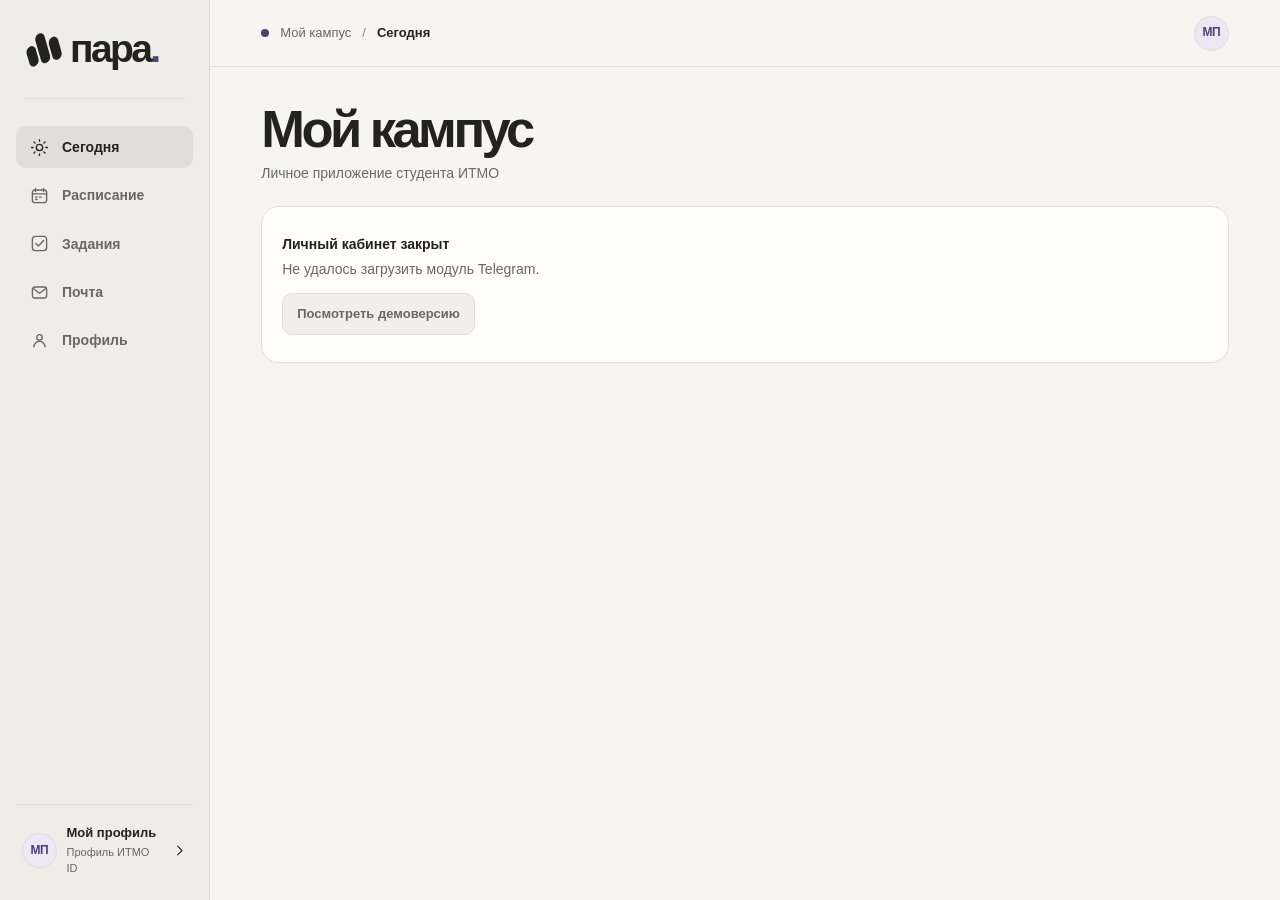
==== web/index.html @ d09d1233 "Add three visual themes and five Mini App screens" ====
<!doctype html>
<html lang="ru">
<head>
<meta charset="utf-8">
<meta name="viewport" content="width=device-width, initial-scale=1, viewport-fit=cover">
<meta name="color-scheme" content="light dark">
<meta name="theme-color" content="#f6f5f1">
<title>Пара — мой кампус</title>
<link rel="stylesheet" href="app.css">
<script src="app.js" defer></script>
</head>
<body>
<a class="skip" href="#content">К содержимому</a>
<div class="shell">
  <aside class="sidebar">
    <a href="#today" class="brand" data-tab="today" aria-label="Пара, на главную"><span class="brand-logo" aria-hidden="true"><i></i><i></i><i></i></span><span>пара<span class="brand-dot">.</span></span></a>
    <div class="rail-rule"></div>
    <nav id="desktop-nav" aria-label="Основная навигация"></nav>
    <div class="rail-bottom"><button type="button" class="profile-mini" data-tab="profile" id="rail-user"></button></div>
  </aside>
  <div class="stage">
    <header class="top"><div class="top-inner"><a href="#today" class="brand mobile-brand" data-tab="today" aria-label="Пара, на главную"><span class="brand-logo" aria-hidden="true"><i></i><i></i><i></i></span><span>пара<span class="brand-dot">.</span></span></a><div class="crumb"><span class="crumb-dot"></span>Мой кампус <b>/</b> <strong id="crumb">Сегодня</strong></div><div class="top-right"><span id="mode"></span><button class="avatar" id="avatar" data-tab="profile" aria-label="Открыть профиль" type="button">П</button></div></div></header>
    <main id="content" tabindex="-1"><div class="skeleton"><span class="dot-loader"></span> Открываем кампус…</div></main>
  </div>
</div>
<nav id="mobile-nav" class="bottom-nav" aria-label="Навигация Mini App"></nav>
<dialog id="dialog"><div class="dialog-content"></div></dialog>
<div id="toast" role="status" aria-live="polite"></div>
</body>
</html>
---- web/app.css ----
*{box-sizing:border-box}html{--bg:#f6f5f1;--surface:#fffefa;--soft:#f1efe9;--text:#22231f;--dim:#686963;--faint:#85857d;--line:#dfded6;--accent:#4e4077;--accent-soft:#ece6f5;--rail:#eeede7;--nav-on:#e0dfd7;--olive:#485532;--olive-bg:#e4eacf;--warn:#8a5129;--warn-bg:#f9e8d5;--danger:#aa4238;--hero:#242522;--hero-fg:#fcfcf4;--hero-muted:#cccbbd;--sun:#d1ec82;--orbit:#b9a7d7;--filter:0 10px 35px #2627200d;--ui:"Inter","Arial",sans-serif;--display:"Bricolage Grotesque","Arial",sans-serif;color-scheme:light}
html[data-theme="night"]{--bg:#151716;--surface:#202320;--soft:#2c302b;--text:#f2f1e8;--dim:#b6b8ac;--faint:#a1a396;--line:#383d37;--accent:#d3bcea;--accent-soft:#46394e;--rail:#1c1e1b;--nav-on:#33392e;--olive:#d7e7bc;--olive-bg:#38452c;--warn:#e9bf8c;--warn-bg:#473d29;--danger:#ffa299;--hero:#292d29;--hero-muted:#d8dbca;--sun:#d4eda1;--orbit:#c0a0ec;color-scheme:dark}
html[data-theme="mint"]{--bg:#edf3ee;--surface:#f9fcf8;--soft:#e4ede4;--text:#193a31;--dim:#536b5c;--faint:#6e8072;--line:#ccdbce;--accent:#365f52;--accent-soft:#d7e9de;--rail:#e0eae0;--nav-on:#cdddce;--olive:#365943;--olive-bg:#d6e8c6;--hero:#1f3831;--hero-muted:#d2e1d1;--sun:#e2ea8a;--orbit:#b5dacc}
body{margin:0;background:var(--bg);color:var(--text);font-family:var(--ui);font-size:15px;line-height:1.45;-webkit-font-smoothing:antialiased}button,a,input,select,textarea{-webkit-tap-highlight-color:transparent}button,input,select,textarea{font:inherit}button{cursor:pointer}button{color:inherit;background:none;border:0}a{color:inherit;text-decoration:none}button:focus-visible,a:focus-visible,input:focus-visible,select:focus-visible,textarea:focus-visible{outline:3px solid var(--accent);outline-offset:3px}button:disabled{opacity:.5;cursor:wait}button:hover:not(:disabled),a:hover{filter:brightness(.96)}.skip{position:fixed;left:-1000px;z-index:99;background:var(--surface);padding:9px}.skip:focus{left:8px;top:8px}.ico{width:19px;height:19px;stroke:currentColor;fill:none;stroke-width:1.7;stroke-linecap:round;stroke-linejoin:round;flex-shrink:0;vertical-align:middle}.shell{display:grid;grid-template-columns:210px minmax(0,1fr);min-height:100vh}.sidebar{display:flex;flex-direction:column;background:var(--rail);border-right:1px solid var(--line);padding:26px 16px 17px;position:sticky;top:0;height:100vh;height:100dvh}.brand{display:inline-flex;align-items:center;gap:9px;font-family:var(--display);font-weight:800;letter-spacing:-2.6px;font-size:39px;line-height:.96;width:fit-content}.sidebar .brand{margin:4px 0 30px 10px}.brand-logo{position:relative;width:35px;height:38px;display:inline-block;transform:rotate(-16deg)}.brand-logo i{position:absolute;width:10px;border-radius:7px;background:var(--text);bottom:5px;transform:skewY(-12deg)}.brand-logo i:first-child{left:0;height:20px}.brand-logo i:nth-child(2){left:12px;height:30px}.brand-logo i:last-child{left:24px;height:23px}.brand-dot{color:var(--accent)}.rail-rule{border-top:1px solid var(--line);margin:0 8px 27px}.sidebar nav{display:grid;gap:6px}.nav-btn{display:flex;align-items:center;gap:13px;padding:11px 14px;border-radius:10px;text-align:left;color:var(--dim);font-size:14px;font-weight:550}.nav-btn.active{color:var(--text);background:var(--nav-on);font-weight:700}.nav-btn:hover{background:var(--soft)}.rail-bottom{margin-top:auto;border-top:1px solid var(--line);padding-top:13px}.profile-mini{width:100%;display:flex;align-items:center;gap:10px;text-align:left;padding:6px;border-radius:12px}.profile-mini b,.profile-mini small{display:block}.profile-mini b{font-size:13px}.profile-mini small{font-size:11px;color:var(--dim);margin-top:2px}.profile-mini .ico{margin-left:auto;width:15px}.stage{min-width:0}.top{border-bottom:1px solid var(--line);height:67px}.top-inner{height:100%;margin:auto;max-width:1380px;padding:0 clamp(22px,4vw,72px);display:flex;align-items:center;justify-content:space-between;gap:14px}.crumb,.top-right{display:flex;align-items:center;gap:11px}.crumb{font-size:13px;color:var(--dim)}.crumb b{font-weight:400;color:var(--faint)}.crumb strong{font-weight:600;color:var(--text)}.crumb-dot{width:8px;height:8px;border-radius:50%;background:var(--accent)}.avatar,.avatar-box{display:inline-grid;place-items:center;width:35px;height:35px;border:1px solid var(--line);background:var(--accent-soft);color:var(--accent);border-radius:50%;font-size:12px;font-weight:750;letter-spacing:-.5px}.mode-label{display:inline-flex;align-items:center;gap:6px;color:var(--dim);font-size:12px}.mode-label i{width:6px;height:6px;border-radius:50%;background:var(--accent)}.mobile-brand,.bottom-nav{display:none}main{max-width:1380px;margin:0 auto;padding:34px clamp(22px,4vw,72px) 60px;outline:0}h1,h2,h3,p{margin:0}h1,h2,h3{font-family:var(--display);font-weight:650}h1{font-size:clamp(34px,4.1vw,63px);letter-spacing:-.067em;line-height:1.05}h2{font-size:24px;letter-spacing:-.057em;line-height:1.17}h3{font-size:18px;letter-spacing:-.035em;line-height:1.24}.mast,.section-head,.page-actions,.tool-bar,.spread,.item-meta,.btn-row,.title-row,.status-line,.setting{display:flex;align-items:center}.mast{justify-content:space-between;gap:16px;margin:0 0 23px;align-items:end}.mast p{color:var(--dim);font-size:14px;margin-top:7px}.mast .page-actions{padding-bottom:3px}.page-actions,.btn-row{gap:8px;flex-wrap:wrap}.btn,.icon-btn{display:inline-flex;align-items:center;justify-content:center;gap:8px;border:1px solid var(--line);border-radius:10px;background:var(--surface);font-weight:600;font-size:13px;padding:10px 14px;min-height:38px}.icon-btn{padding:8px;min-width:38px}.btn .ico,.icon-btn .ico{width:16px;height:16px}.btn.primary{color:var(--bg);background:var(--text);border-color:var(--text)}.btn.minor{background:var(--soft)}.btn.danger{color:var(--danger)}.link{display:inline-flex;align-items:center;gap:6px;color:var(--dim);font-size:12px;font-weight:600;padding:7px 0;white-space:nowrap}.link .ico{width:15px;height:15px}.alert{margin-bottom:16px;padding:11px 14px;background:var(--warn-bg);color:var(--warn);border-radius:12px;font-size:13px;white-space:pre-wrap}.hero{position:relative;min-height:235px;overflow:hidden;border-radius:21px;background:var(--hero);color:var(--hero-fg);isolation:isolate;display:flex;align-items:center}.hero:before{content:"";position:absolute;inset:0;background-image:radial-gradient(#ffffff30 .7px,transparent .9px);background-size:10px 10px;mask-image:linear-gradient(90deg,transparent 25%,#000 95%);z-index:-1}.hero-copy{max-width:73%;z-index:1;padding:26px 30px 29px}.hero-kicker{display:flex;align-items:center;gap:8px;font-size:12px;font-weight:600;color:var(--hero-muted)}.live-dot{width:9px;height:9px;border-radius:50%;background:var(--sun);box-shadow:0 0 0 4px #d5f48e1a;flex-shrink:0}.hero-time{margin:22px 0 6px;color:var(--sun);font-size:13px;letter-spacing:.035em;font-variant-numeric:tabular-nums;font-weight:650}.hero h2{font-size:clamp(29px,3.1vw,48px);letter-spacing:-.06em;max-width:550px;line-height:1.02}.hero-meta{margin-top:15px;display:flex;gap:14px;flex-wrap:wrap;color:var(--hero-muted);font-size:12px;font-weight:500}.hero-meta span{display:inline-flex;align-items:center;gap:6px}.hero-meta .ico{width:14px;height:14px}.orbital{position:absolute;z-index:0;right:1%;top:50%;transform:translateY(-50%) rotate(-19deg);width:min(34%,300px);aspect-ratio:1.34;pointer-events:none}.planet{position:absolute;z-index:1;inset:18% 29% 11% 23%;border-radius:50%;background:radial-gradient(circle at 29% 17%,#fbffd8 0%,var(--sun) 30%,#a5bc6e 55%,#566b44 76%,#303e2e 99%);box-shadow:inset -8px -9px 20px #19222240,0 15px 35px #11161133}.planet:after{content:"";position:absolute;inset:0;border-radius:50%;background-image:repeating-linear-gradient(34deg,#111b161f 0px,#111b161f 1px,transparent 1.4px,transparent 4px);mask-image:linear-gradient(115deg,transparent 25%,#000 88%)}.ring{position:absolute;inset:37% 2% 29% 0;border-radius:50%;border:3px solid var(--orbit);transform:rotate(-7deg);z-index:0}.ring.front{z-index:2;clip-path:polygon(0 51%,100% 51%,100% 120%,0 120%);border-width:7px;box-shadow:inset 0 -2px 0 #ffffff33}.orbit-line{position:absolute;inset:5% -12% -3% -13%;border:1px solid #b9bb9855;border-radius:50%;transform:rotate(-17deg) scaleY(.59)}.orbit-line.two{transform:rotate(23deg) scaleY(.79);inset:-18% 18% -9% 10%}.spark{position:absolute;left:19%;top:7%;width:12px;height:12px;background:#e6dfeb;clip-path:polygon(50% 0,59% 40%,100% 50%,59% 59%,50% 100%,40% 59%,0 50%,40% 40%)}.spark.two{width:7px;height:7px;left:87%;top:68%;background:var(--sun)}.dash-grid{display:grid;grid-template-columns:minmax(0,1.3fr) minmax(260px,.9fr);gap:20px;margin-top:22px;align-items:start}.panel{min-width:0;background:var(--surface);border:1px solid var(--line);border-radius:18px;overflow:hidden}.panel-pad{padding:21px}.section-head{justify-content:space-between;gap:10px;padding:19px 21px;border-bottom:1px solid var(--line)}.section-head h2{font-size:22px}.section-head .meta{margin-top:3px}.meta,.muted{color:var(--dim);font-size:13px}.meta small{font-size:11px}.timeline{padding:0 20px}.lesson{display:grid;grid-template-columns:50px 5px minmax(0,1fr);align-items:stretch;gap:12px;padding:15px 0;border-bottom:1px solid var(--line)}.lesson:last-child{border-bottom:0}.lesson-time{font-size:13px;line-height:1.33;font-weight:700;white-space:nowrap;font-variant-numeric:tabular-nums}.lesson-time small{display:block;font-weight:400;font-size:11px;color:var(--dim);margin-top:4px}.marker{width:3px;min-height:34px;background:#c7b4dc;border-radius:4px}.lesson:nth-child(3n+2) .marker{background:#b8cb83}.lesson:nth-child(3n+3) .marker{background:#e6b78a}.lesson h3{font-size:15px;letter-spacing:-.025em}.lesson p{color:var(--dim);font-size:12px;margin-top:4px;overflow-wrap:anywhere}.task-mini,.mail-item,.task-row{display:flex;align-items:center;gap:12px;text-align:left;width:100%;border-bottom:1px solid var(--line)}.task-mini{padding:15px 20px}.task-mini:last-child,.task-group:last-child .task-row,.mail-item:last-child{border-bottom:0}.task-title{font-size:14px;line-height:1.35;letter-spacing:-.015em;overflow-wrap:anywhere}.check{display:inline-flex;align-items:center;justify-content:center;padding:0;width:21px;height:21px;flex:0 0 21px;border:1.5px solid var(--faint);border-radius:7px;color:var(--bg)}.check.done{background:var(--text);border-color:var(--text)}.check .ico{width:14px;height:14px;stroke-width:2.3}.mini-content,.row-main{min-width:0;flex:1;display:block;padding:0;text-align:left}.mini-content>.task-title,.mini-content>small{display:block}.mini-content>small{color:var(--dim);margin-top:5px;font-size:11px}.done-text{text-decoration:line-through;color:var(--faint)}.tag{display:inline-flex;border-radius:6px;align-items:center;gap:4px;background:var(--soft);color:var(--dim);padding:2px 7px;font-size:11px;font-weight:600}.tag.lilac{color:var(--accent);background:var(--accent-soft)}.tag.green{color:var(--olive);background:var(--olive-bg)}.tag.warm{color:var(--warn);background:var(--warn-bg)}.empty{padding:27px 20px;color:var(--dim);font-size:14px;line-height:1.55}.empty strong{color:var(--text);display:block;font-weight:600;margin-bottom:3px}.empty .btn{margin-top:12px}.empty.compact{padding:18px 20px}.week-strip{display:grid;grid-template-columns:repeat(7,minmax(0,1fr));gap:7px;margin:0 0 18px}.week-day{min-width:0;padding:12px 5px 9px;background:var(--surface);border:1px solid var(--line);border-radius:12px;display:grid;justify-items:center;gap:2px;font-size:12px;color:var(--dim)}.week-day strong{font-family:var(--display);font-size:22px;font-weight:600;letter-spacing:-.04em;color:var(--text)}.week-day.active{border-color:var(--text);background:var(--text);color:var(--bg)}.week-day.active strong{color:var(--bg)}.week-day .tick{display:block;width:18px;height:3px;border-radius:4px;margin-top:2px;background:var(--accent-soft)}.week-day.active .tick{background:var(--sun)}.week-grid{display:grid;grid-template-columns:1.4fr 1fr;gap:18px}.stats-list{padding:8px 19px}.stats-row{display:flex;gap:10px;align-items:center;padding:9px 0}.stats-row b{width:23px;font-size:12px}.stats-row small{white-space:nowrap;font-size:11px;color:var(--dim);min-width:56px;text-align:right}.bar{flex:1;height:7px;border-radius:8px;background:var(--soft);overflow:hidden}.bar i{display:block;height:100%;background:var(--accent);border-radius:inherit}.tool-bar{gap:8px;justify-content:space-between;margin:0 0 17px;flex-wrap:wrap}.segment{display:flex;gap:4px;max-width:100%;overflow-x:auto;padding:3px;background:var(--soft);border:1px solid var(--line);border-radius:10px}.segment button{font-size:12px;color:var(--dim);padding:6px 10px;border-radius:7px;white-space:nowrap}.segment button.active{color:var(--text);background:var(--surface);box-shadow:0 1px 3px #1111}.task-row{padding:16px 20px;gap:13px}.task-row h3{font-size:16px}.task-row .row-main .item-meta{margin-top:5px;gap:7px;flex-wrap:wrap;font-size:11px;color:var(--dim)}.task-group.expanded,.mail-group.expanded{background:var(--soft)}.details{padding:0 20px 16px 54px}.sub-row{display:flex;align-items:center;gap:8px;padding:5px 0}.sub-row span{flex:1;font-size:13px;overflow-wrap:anywhere}.sub-row .check{width:17px;height:17px;flex-basis:17px;border-radius:5px}.sub-row .icon-btn{min-width:34px;min-height:34px;border:0;background:none;color:var(--dim)}.step-form{display:flex;gap:7px;align-items:center;margin:10px 0 12px}.step-form input{min-width:0;flex:1}.form input,.form select,.form textarea,.step-form input,.tool-bar select,.setting input,.setting select{background:var(--surface);border:1px solid var(--line);border-radius:9px;padding:9px 11px;color:var(--text);min-height:39px;max-width:100%}.form label{font-size:13px;font-weight:600;display:flex;flex-direction:column;gap:6px}.form{display:grid;gap:13px}.form .pair{display:grid;grid-template-columns:1fr 1fr;gap:10px}.form textarea{resize:vertical;min-height:115px}.form .btn-row{justify-content:flex-end}.form .desc{font-size:13px;color:var(--dim)}.mail-item{padding:16px 20px;gap:12px;align-items:flex-start}.mail-icon,.service-icon{width:35px;height:35px;flex:0 0 35px;border-radius:10px;background:var(--accent-soft);color:var(--accent);display:grid;place-items:center}.mail-center{flex:1;min-width:0}.mail-center strong,.mail-center small,.mail-center b{display:block;overflow-wrap:anywhere}.mail-center strong{font-size:15px;font-weight:600}.mail-center small{color:var(--dim);font-size:11px;margin:0 0 3px}.mail-item time{color:var(--dim);font-size:11px;white-space:nowrap}.mail-body{white-space:pre-wrap;overflow-wrap:anywhere;padding:12px 0 16px;font-size:14px;line-height:1.6}.profile-grid{display:grid;grid-template-columns:1fr 1.22fr;gap:18px;align-items:start}.stack{display:grid;gap:18px}.person{padding:23px;display:flex;gap:13px;align-items:center}.person .avatar-box{width:54px;height:54px;flex-basis:54px;font-size:20px}.person h2{font-size:22px;overflow-wrap:anywhere}.person .meta{margin-top:4px}.service-list{padding:0 19px}.status-line{gap:11px;padding:13px 0;border-bottom:1px solid var(--line)}.status-line:last-child{border-bottom:0}.status-line b,.setting b{display:block;font-size:13px;font-weight:650}.status-line small,.setting small{display:block;color:var(--dim);font-size:11px;margin-top:3px;overflow-wrap:anywhere}.status-led{margin-left:auto;width:9px;height:9px;border-radius:50%;background:#b5b4a8;flex-shrink:0}.status-led.ok{background:#70aa78}.panel-actions{padding:12px 19px;border-top:1px solid var(--line)}.settings-list{padding:0 19px}.setting{justify-content:space-between;gap:12px;min-height:49px;border-bottom:1px solid var(--line);padding:10px 0}.setting:last-child{border-bottom:0}.setting input:not([type=checkbox]),.setting select{font-size:12px;max-width:138px;min-height:34px;padding:4px 8px}.setting input[type=number]{width:75px}.switch{appearance:none;display:inline-block;width:38px;height:22px;flex:0 0 38px;border-radius:15px!important;background:var(--line)!important;border:0!important;position:relative;cursor:pointer;min-height:22px!important;padding:0!important}.switch:before{content:"";position:absolute;top:3px;left:3px;width:16px;height:16px;border-radius:50%;background:var(--surface);box-shadow:0 1px 3px #0003}.switch:checked{background:var(--accent)!important}.switch:checked:before{left:19px}.themes{padding:17px 18px;display:grid;grid-template-columns:repeat(3,1fr);gap:7px}.theme{border:1px solid var(--line);border-radius:9px;padding:6px;background:var(--bg);text-align:left;min-width:0}.theme.selected{border-color:var(--accent);box-shadow:inset 0 0 0 1px var(--accent)}.theme>span{display:block;font-size:11px;font-weight:600;margin:5px 2px 1px}.swatch{height:32px;overflow:hidden;display:flex;border-radius:5px;align-items:stretch}.swatch i{width:24%}.swatch i:first-child{width:52%}.skeleton{display:flex;align-items:center;gap:9px;color:var(--dim);padding:40px}.dot-loader{width:14px;height:14px;border:2px solid var(--line);border-top-color:var(--accent);border-radius:50%;animation:spin .8s linear infinite}@keyframes spin{to{transform:rotate(360deg)}}dialog{border:1px solid var(--line);color:var(--text);background:var(--surface);width:min(450px,calc(100% - 28px));max-height:85dvh;border-radius:18px;padding:0;box-shadow:0 20px 80px #1114}dialog::backdrop{background:#14170f66;backdrop-filter:blur(3px)}.dialog-content{padding:20px}.dialog-title{display:flex;align-items:center;justify-content:space-between;gap:8px;margin:0 0 17px}.dialog-title h2{font-size:24px}.report{white-space:pre-wrap;overflow-wrap:anywhere;font-size:14px;line-height:1.65}.notice-text{margin-bottom:16px}#toast{position:fixed;z-index:20;bottom:21px;left:50%;transform:translateX(-50%);background:var(--text);color:var(--bg);box-shadow:var(--filter);padding:10px 15px;border-radius:10px;max-width:min(450px,90%);font-size:13px;pointer-events:none;opacity:0}#toast.on{opacity:1}
@media(min-width:1500px){.shell{grid-template-columns:240px minmax(0,1fr)}.hero{min-height:265px}.sidebar{padding-left:25px;padding-right:25px}.dash-grid{gap:24px}}
@media(max-width:1130px){.shell{grid-template-columns:174px minmax(0,1fr)}.sidebar{padding-left:10px;padding-right:10px}.dash-grid{grid-template-columns:minmax(0,1.1fr) minmax(230px,.88fr);gap:12px}main{padding-left:24px;padding-right:24px}.top-inner{padding:0 24px}.section-head{padding:16px}.timeline{padding:0 15px}.task-mini{padding:14px 15px}.profile-grid{grid-template-columns:1fr 1.1fr;gap:12px}}
@media(max-width:780px){.shell{display:block}.sidebar,.crumb{display:none}.mobile-brand{display:inline-flex;font-size:29px;gap:7px;letter-spacing:-2px}.brand-logo{width:25px;height:28px}.brand-logo i{width:7px;bottom:3px}.brand-logo i:first-child{left:0;height:15px}.brand-logo i:nth-child(2){left:9px;height:23px}.brand-logo i:last-child{left:18px;height:17px}.top{height:54px}.top-inner{padding:0 18px}.bottom-nav{display:flex;position:fixed;bottom:0;left:0;right:0;gap:2px;justify-content:space-around;min-height:60px;padding:6px 7px calc(6px + env(safe-area-inset-bottom));background:var(--surface);border-top:1px solid var(--line);z-index:8}.bottom-nav button{display:flex;flex:1;min-width:0;flex-direction:column;align-items:center;justify-content:center;gap:3px;padding:4px 2px;color:var(--dim);font-size:10px;border-radius:8px}.bottom-nav button.active{color:var(--accent);background:var(--accent-soft);font-weight:700}.bottom-nav .ico{width:19px;height:19px}main{padding:22px 16px calc(88px + env(safe-area-inset-bottom))}.mast{margin-bottom:17px}.mast p{font-size:12px}.hero-copy{padding:24px}.hero{min-height:210px}.dash-grid{gap:14px}.profile-grid{grid-template-columns:1fr 1.15fr}.stack{gap:13px}#toast{bottom:calc(75px + env(safe-area-inset-bottom))}}
@media(max-width:610px){.hero{min-height:195px;border-radius:16px}.hero-copy{padding:20px;max-width:76%}.hero h2{font-size:clamp(25px,7.3vw,40px)}.hero-time{margin:17px 0 6px;font-size:12px}.hero-kicker{font-size:11px}.hero-meta{gap:5px 10px;margin-top:13px;font-size:11px}.hero-meta .ico{width:12px;height:12px}.orbital{right:-8%;width:39%}.dash-grid,.week-grid,.profile-grid{grid-template-columns:1fr;gap:14px}.dash-grid{margin-top:15px}.panel{border-radius:14px}.dash-grid .section-head{padding:14px 16px}.section-head h2{font-size:19px}.week-strip{gap:4px}.week-day{border-radius:9px;padding:8px 2px 6px;font-size:10px}.week-day strong{font-size:19px}.mast{align-items:center}.mast h1{font-size:34px}.mast .page-actions{gap:5px}.mast .btn{padding:8px 10px;min-height:36px;font-size:12px}.mast .action-caption{display:none}.details{padding-left:18px}.task-row{padding:14px 15px;gap:9px}.mail-item{padding:13px 14px;gap:9px}.mail-icon{width:28px;height:28px;flex-basis:28px}.mail-icon .ico{width:15px}.mail-item time{font-size:10px}.tool-bar{gap:7px}.tool-bar select{font-size:12px;padding:6px 7px;min-height:32px}.segment{max-width:100%}.segment button{padding:6px}.top-right{gap:8px}.avatar{width:30px;height:30px}.mode-label{font-size:11px}.form .pair{grid-template-columns:1fr}.hero-meta .place{max-width:100%;overflow:hidden;text-overflow:ellipsis;white-space:nowrap}.orbital .ring{border-width:2px}.orbital .ring.front{border-width:5px}}
@media(prefers-reduced-motion:reduce){*,*:before,*:after{animation-duration:.01ms!important;scroll-behavior:auto!important}}

.cached-day{margin:12px 16px 2px;padding:8px 10px;color:var(--warn);background:var(--warn-bg);border-radius:8px;font-size:12px}
.campus-setting{padding-left:10px}.campus-setting>span{min-width:0;overflow-wrap:anywhere}.campus-setting input[type=number]{flex:0 0 66px}
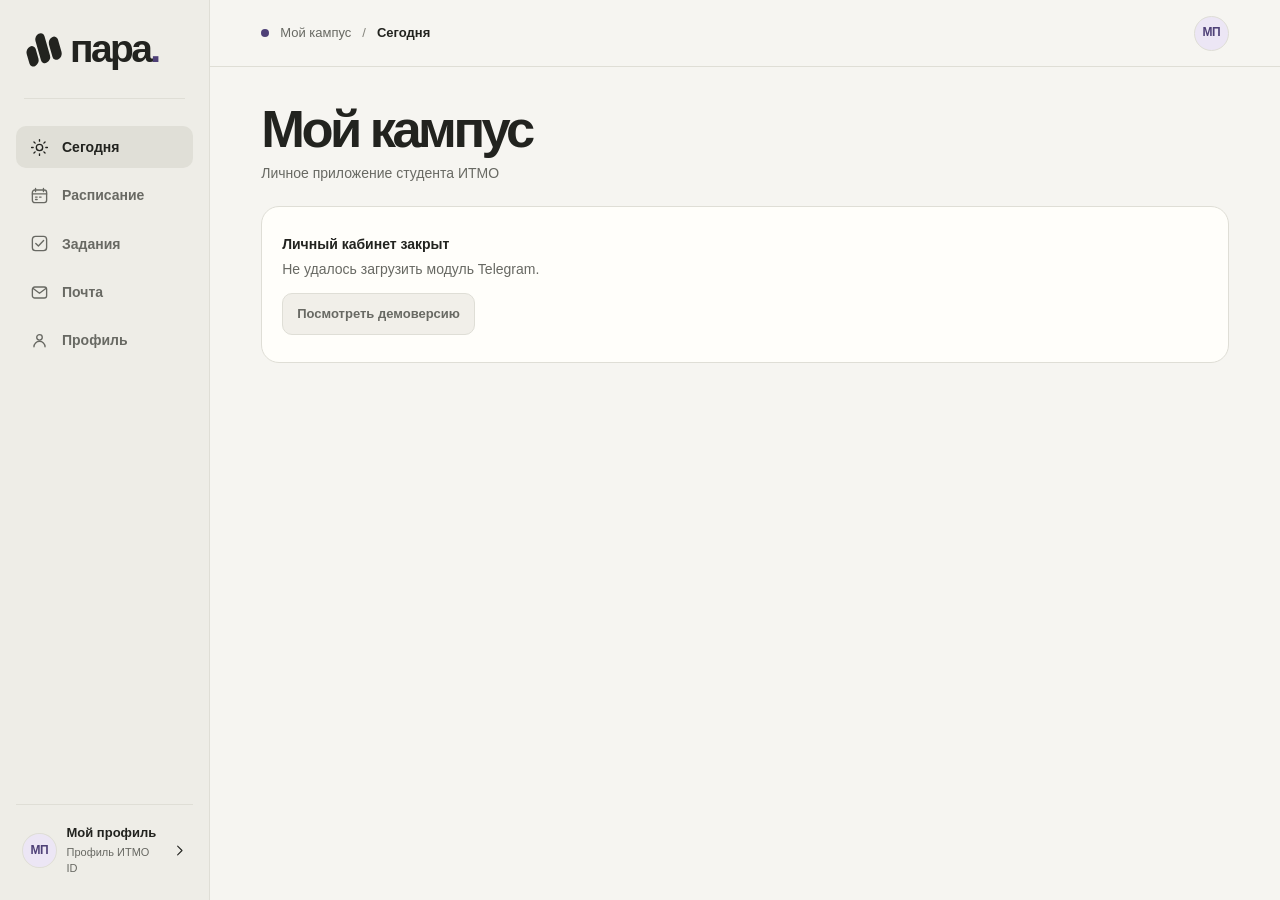
==== commit d28617b6: "Fix linked Android resume and add one-time QR phone pairing" ====
--- a/web/index.html
+++ b/web/index.html
@@ -7,6 +7,8 @@
 <meta name="theme-color" content="#f6f5f1">
 <title>Пара — мой кампус</title>
 <link rel="stylesheet" href="app.css">
+<script src="qr.js" defer></script>
+<script src="pair.js" defer></script>
 <script src="app.js" defer></script>
 </head>
 <body>
--- a/web/app.css
+++ b/web/app.css
@@ -10,3 +10,27 @@
 
 .cached-day{margin:12px 16px 2px;padding:8px 10px;color:var(--warn);background:var(--warn-bg);border-radius:8px;font-size:12px}
 .campus-setting{padding-left:10px}.campus-setting>span{min-width:0;overflow-wrap:anywhere}.campus-setting input[type=number]{flex:0 0 66px}
+
+.profile-person{display:grid;grid-template-columns:auto minmax(0,1fr) auto;align-items:center;gap:12px 16px;margin-bottom:18px}
+.profile-person h2{min-width:0;margin:0;line-height:1.2}
+.preferences .section-head{padding:16px var(--inset)}
+.preferences .settings-list{padding:0 var(--inset) 5px}
+.preferences .setting>span,.preferences .setting>b,.preferences .status-line>div{min-width:0;overflow-wrap:anywhere}
+.preferences .setting input,.preferences .switch{flex-shrink:0}
+.preferences button{max-width:100%;white-space:normal;overflow-wrap:anywhere}
+.preferences .btn{justify-content:flex-start;text-align:left}
+.preferences .btn .ico{flex:none}
+.preferences{--inset:clamp(14px,3vw,22px);display:grid;grid-template-columns:minmax(160px,1fr) minmax(0,3fr);gap:18px}
+.preferences nav{display:flex;flex-direction:column;gap:5px}.preferences nav button{padding:13px;text-align:left;border:1px solid var(--line);border-radius:12px;background:var(--bg);color:inherit;font:inherit;cursor:pointer}
+.preferences nav button[aria-pressed=true]{background:var(--accent);color:var(--surface);font-weight:700}
+.preferences .settings-list>.btn,.preferences .btn-row{margin:10px 0}.rule-row{display:grid;grid-template-columns:1fr 1fr auto;align-items:end;gap:8px;margin-bottom:12px}.rule-row label{min-width:0}.rule-row b{grid-column:1/-1}.rule-row input{width:100%;min-width:0}.wake-summary{padding:12px 16px}
+@media(max-width:700px){.preferences{display:block}.preferences nav{display:grid;grid-template-columns:repeat(2,minmax(0,1fr));margin-bottom:12px}.preferences .btn-row{flex-wrap:wrap}}
+
+@media(max-width:480px){
+  .profile-person{grid-template-columns:auto minmax(0,1fr);padding:16px}
+  .profile-person .btn{grid-column:2;justify-self:start}
+  .preferences nav button{padding:10px 12px;line-height:1.3}
+}
+.pair-qr{display:block;width:min(100%,284px);height:auto;margin:16px auto;image-rendering:pixelated}
+#pair-page{max-width:540px;margin:8vh auto;padding:22px}
+#pair-page [hidden]{display:none}
